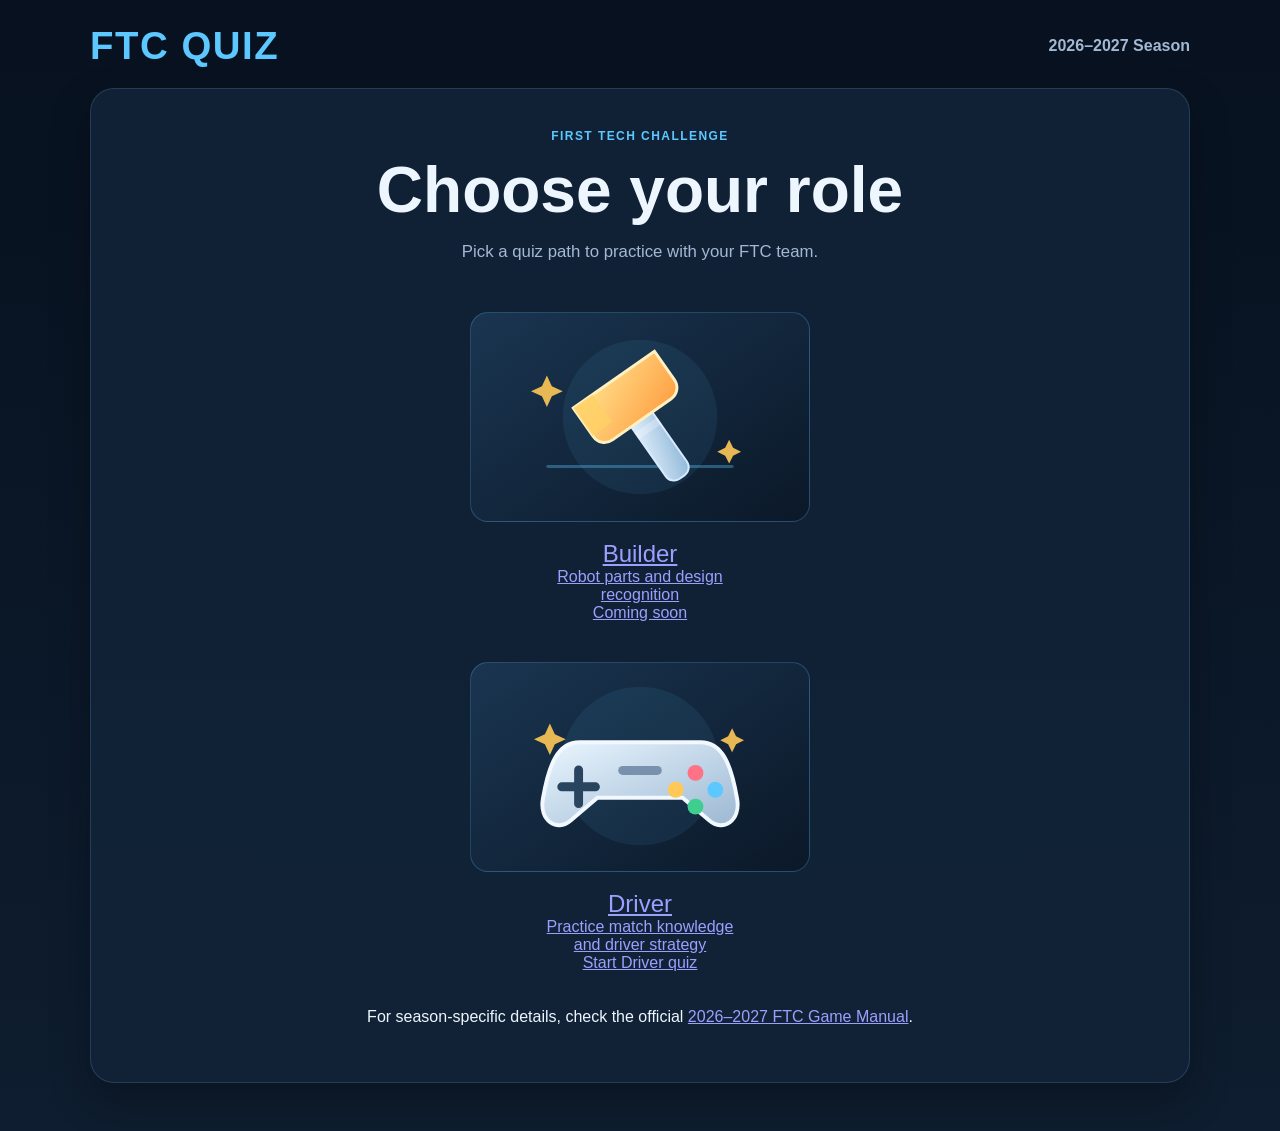
==== index.html @ dc252a38 "Replace role emojis with large illustrated controller and hammer thumbnails" ====
<!DOCTYPE html>
<html lang="en">
<head>
  <meta charset="UTF-8">
  <meta name="viewport" content="width=device-width, initial-scale=1">
  <meta name="theme-color" content="#07111f">
  <title>FTC Quiz</title>
  <link rel="stylesheet" href="style.css">
  <style>
    .role-card { display: flex; flex-direction: column; align-items: center; overflow: hidden; padding: 20px; }
    .role-art { display: block; width: min(100%, 340px); height: 210px; margin: 0 auto 18px; overflow: hidden; border: 1px solid rgba(92,200,255,.25); border-radius: 18px; background: linear-gradient(145deg, #1a3551, #0b1828); }
    .role-art svg { display: block; width: 100%; height: 100%; }
    .role-title { font-size: 1.5rem; }
    .description { max-width: 24ch; }
    @media (max-width: 620px) { .role-art { height: 180px; } }
  </style>
</head>
<body>
  <header class="topbar">
    <a class="brand" href="index.html">FTC Quiz</a>
    <span class="season">2026–2027 Season</span>
  </header>
  <main>
    <section class="home-card" aria-labelledby="page-title">
      <p class="eyebrow">FIRST Tech Challenge</p>
      <h1 id="page-title">Choose your role</h1>
      <p class="intro">Pick a quiz path to practice with your FTC team.</p>
      <div class="roles">
        <a class="role-card" href="#" aria-label="Builder quiz coming soon" aria-disabled="true" onclick="return false">
          <span class="role-art" aria-hidden="true">
            <svg viewBox="0 0 340 210" role="img" focusable="false">
              <defs>
                <linearGradient id="hammer-head" x1="0" y1="0" x2="1" y2="1"><stop stop-color="#ffe08a"/><stop offset="1" stop-color="#ff9f43"/></linearGradient>
                <linearGradient id="hammer-handle" x1="0" y1="0" x2="1" y2="1"><stop stop-color="#e8f4ff"/><stop offset="1" stop-color="#8fb7d8"/></linearGradient>
              </defs>
              <circle cx="170" cy="105" r="78" fill="#5cc8ff" opacity=".08"/>
              <path d="M77 155h186" stroke="#5cc8ff" stroke-width="3" stroke-linecap="round" opacity=".35"/>
              <g transform="rotate(-35 170 105)">
                <rect x="157" y="91" width="26" height="88" rx="10" fill="url(#hammer-handle)" stroke="#d8eaff" stroke-width="2"/>
                <path d="M120 59h100v35c0 8-6 14-14 14h-72c-8 0-14-6-14-14V59z" fill="url(#hammer-head)" stroke="#fff0c2" stroke-width="3"/>
                <path d="M120 59h24v34h-24z" fill="#ffd166" opacity=".8"/>
                <path d="M156 115h28v8h-28z" fill="#fff" opacity=".25"/>
              </g>
              <path d="M76 63l5 11 11 5-11 5-5 11-5-11-11-5 11-5zM260 128l4 8 8 4-8 4-4 8-4-8-8-4 8-4z" fill="#ffc857" opacity=".9"/>
            </svg>
          </span>
          <span class="role-title">Builder</span>
          <span class="description">Robot parts and design recognition</span>
          <span class="tag">Coming soon</span>
        </a>
        <a class="role-card" href="driver.html">
          <span class="role-art" aria-hidden="true">
            <svg viewBox="0 0 340 210" role="img" focusable="false">
              <defs>
                <linearGradient id="controller-body" x1="0" y1="0" x2="1" y2="1"><stop stop-color="#eaf6ff"/><stop offset="1" stop-color="#9cb8d2"/></linearGradient>
                <linearGradient id="controller-grip" x1="0" y1="0" x2="0" y2="1"><stop stop-color="#8ba9c7"/><stop offset="1" stop-color="#5e7897"/></linearGradient>
              </defs>
              <circle cx="170" cy="104" r="80" fill="#5cc8ff" opacity=".08"/>
              <path d="M72 137c6-35 15-57 37-57h122c22 0 31 22 37 57 4 22-14 34-28 22l-27-23h-86l-27 23c-14 12-32 0-28-22z" fill="url(#controller-body)" stroke="#f2f8ff" stroke-width="4"/>
              <path d="M91 125h34M108 108v34" stroke="#29445f" stroke-width="9" stroke-linecap="round"/>
              <circle cx="226" cy="111" r="8" fill="#ff7185"/><circle cx="246" cy="128" r="8" fill="#5cc8ff"/>
              <circle cx="206" cy="128" r="8" fill="#ffc857"/><circle cx="226" cy="145" r="8" fill="#3ecf8e"/>
              <rect x="148" y="104" width="44" height="9" rx="4.5" fill="#7892ae"/>
              <path d="M79 61l5 11 11 5-11 5-5 11-5-11-11-5 11-5zM263 66l4 8 8 4-8 4-4 8-4-8-8-4 8-4z" fill="#ffc857" opacity=".9"/>
            </svg>
          </span>
          <span class="role-title">Driver</span>
          <span class="description">Practice match knowledge and driver strategy</span>
          <span class="tag">Start Driver quiz</span>
        </a>
      </div>
      <p class="footnote">For season-specific details, check the official <a href="https://ftc-resources.firstinspires.org/ftc/game/manual" target="_blank" rel="noopener noreferrer">2026–2027 FTC Game Manual</a>.</p>
    </section>
  </main>
</body>
</html>
---- style.css ----
* { box-sizing: border-box; }
:root { color-scheme: dark; --bg: #07111f; --panel: #122338; --panel2: #14283f; --blue: #5cc8ff; --text: #edf6ff; --muted: #a3b8d3; --green: #3ecf8e; --red: #ff7777; --yellow: #ffc857; }
body { margin: 0; min-height: 100vh; padding: 24px 16px 48px; background: linear-gradient(180deg, var(--bg), #0e1d2f); color: var(--text); font-family: Arial, Helvetica, sans-serif; }
.topbar { max-width: 1100px; margin: 0 auto 20px; display: flex; justify-content: space-between; align-items: center; gap: 12px; }
.brand { color: var(--blue); font-size: clamp(1.6rem, 3vw, 2.6rem); font-weight: 800; letter-spacing: .04em; text-decoration: none; text-transform: uppercase; }
.season { color: var(--muted); font-weight: 700; }
main { max-width: 1100px; margin: 0 auto; }
.hidden { display: none !important; }
.home-card, .quiz-card { padding: 40px 24px; background: rgba(18,35,56,.92); border: 1px solid rgba(108,158,225,.22); border-radius: 24px; box-shadow: 0 18px 40px rgba(0,0,0,.28); }
.home-card { text-align: center; }
.eyebrow { margin: 0 0 10px; color: var(--blue); font-size: .75rem; font-weight: 700; letter-spacing: .12em; text-transform: uppercase; }
h1 { margin: 0 0 12px; font-size: clamp(2.1rem, 5vw, 4rem); }
.intro { max-width: 680px; margin: 0 auto 26px; color: var(--muted); font-size: 1.05rem; line-height: 1.6; }
.notice { max-width: 760px; margin: 0 auto 26px; padding: 14px 16px; color: var(--muted); background: rgba(255,200,87,.08); border: 1px solid rgba(255,200,87,.25); border-radius: 12px; line-height: 1.55; text-align: left; }
.notice strong { color: var(--yellow); }
.notice a { color: var(--blue); }
.start-actions { display: flex; justify-content: center; flex-wrap: wrap; gap: 12px; margin-top: 24px; }
.primary-btn, .secondary-btn, .choice-btn { border-radius: 12px; padding: 12px 18px; font: inherit; font-weight: 700; cursor: pointer; transition: transform .12s ease, border-color .12s ease; }
.primary-btn { border: 0; color: #03151d; background: linear-gradient(135deg, var(--blue), #4d9dff); }
.secondary-btn { color: var(--text); background: rgba(255,255,255,.06); border: 1px solid rgba(255,255,255,.14); }
.link-button { display: inline-flex; align-items: center; justify-content: center; text-decoration: none; }
.primary-btn:hover, .secondary-btn:hover, .choice-btn:hover { transform: translateY(-1px); }
button:focus-visible, a:focus-visible { outline: 3px solid white; outline-offset: 3px; }
.quiz-header, .quiz-footer { display: flex; align-items: center; justify-content: space-between; gap: 12px; margin: 12px 0 16px; }
.progress-text { margin: 0; color: var(--muted); font-weight: 700; }
.progress-track { height: 8px; overflow: hidden; background: rgba(255,255,255,.1); border-radius: 99px; }
.progress-bar { width: 0; height: 100%; background: linear-gradient(90deg, var(--blue), #4d9dff); border-radius: inherit; transition: width .2s ease; }
.quiz-card { margin-top: 18px; padding: 28px 22px; }
.category-badge { display: inline-block; margin: 0 0 14px; padding: 6px 10px; color: var(--blue); background: rgba(92,200,255,.12); border: 1px solid rgba(92,200,255,.35); border-radius: 999px; font-size: .76rem; font-weight: 800; letter-spacing: .08em; text-transform: uppercase; }
.question-text { margin: 0; font-size: clamp(1.4rem, 2vw, 2.2rem); line-height: 1.35; }
.choices { display: grid; grid-template-columns: repeat(auto-fit, minmax(230px, 1fr)); gap: 12px; margin-top: 22px; }
.choice-btn { min-height: 60px; color: var(--text); text-align: left; background: rgba(255,255,255,.04); border: 1px solid rgba(255,255,255,.14); }
.choice-btn.selected { box-shadow: inset 0 0 0 2px var(--blue); }
.choice-btn.correct { background: rgba(62,207,142,.17); border-color: var(--green); }
.choice-btn.incorrect { background: rgba(255,119,119,.14); border-color: var(--red); }
.feedback { min-height: 1.5em; margin: 18px 0 0; font-weight: 700; }
.feedback-correct { color: var(--green); }
.feedback-incorrect { color: var(--red); }
.quiz-footer { margin-top: 18px; }
button:disabled { opacity: .45; cursor: not-allowed; transform: none; }
.final-score { color: var(--yellow); font-size: clamp(2rem, 5vw, 3rem); font-weight: 800; }
.review-list { display: grid; gap: 10px; margin: 24px auto; max-width: 800px; text-align: left; }
.review-item { padding: 14px; background: rgba(255,255,255,.04); border: 1px solid rgba(255,255,255,.1); border-radius: 12px; }
.review-item strong { color: var(--blue); }
.review-item p { margin: 8px 0; }
.review-item small { color: var(--muted); line-height: 1.5; }
@media (max-width: 620px) { body { padding: 18px 12px 32px; } .home-card { padding: 30px 18px; } .quiz-card { padding: 24px 16px; } .quiz-header, .quiz-footer { align-items: stretch; } .quiz-header { flex-direction: row; } .quiz-footer > button { flex: 1; } .choices { grid-template-columns: 1fr; } }
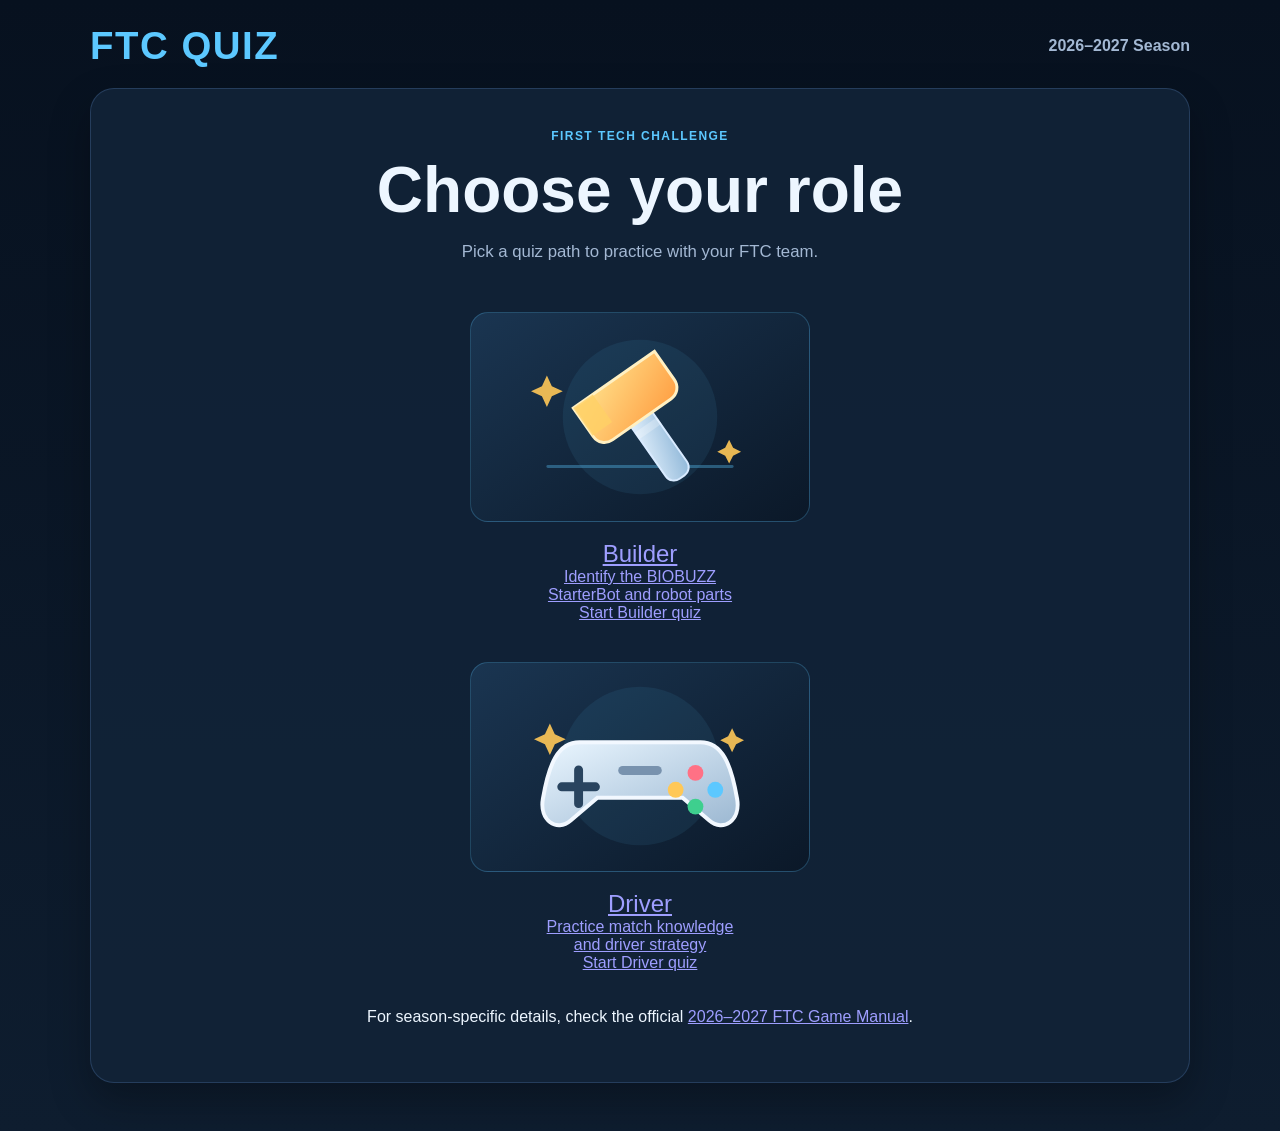
==== commit 693e67b0: "Add image-based Builder quiz for the BIOBUZZ StarterBot" ====
--- a/index.html
+++ b/index.html
@@ -26,7 +26,7 @@
       <h1 id="page-title">Choose your role</h1>
       <p class="intro">Pick a quiz path to practice with your FTC team.</p>
       <div class="roles">
-        <a class="role-card" href="#" aria-label="Builder quiz coming soon" aria-disabled="true" onclick="return false">
+        <a class="role-card" href="builder.html" aria-label="Start Builder quiz">
           <span class="role-art" aria-hidden="true">
             <svg viewBox="0 0 340 210" role="img" focusable="false">
               <defs>
@@ -45,15 +45,14 @@
             </svg>
           </span>
           <span class="role-title">Builder</span>
-          <span class="description">Robot parts and design recognition</span>
-          <span class="tag">Coming soon</span>
+          <span class="description">Identify the BIOBUZZ StarterBot and robot parts</span>
+          <span class="tag">Start Builder quiz</span>
         </a>
         <a class="role-card" href="driver.html">
           <span class="role-art" aria-hidden="true">
             <svg viewBox="0 0 340 210" role="img" focusable="false">
               <defs>
                 <linearGradient id="controller-body" x1="0" y1="0" x2="1" y2="1"><stop stop-color="#eaf6ff"/><stop offset="1" stop-color="#9cb8d2"/></linearGradient>
-                <linearGradient id="controller-grip" x1="0" y1="0" x2="0" y2="1"><stop stop-color="#8ba9c7"/><stop offset="1" stop-color="#5e7897"/></linearGradient>
               </defs>
               <circle cx="170" cy="104" r="80" fill="#5cc8ff" opacity=".08"/>
               <path d="M72 137c6-35 15-57 37-57h122c22 0 31 22 37 57 4 22-14 34-28 22l-27-23h-86l-27 23c-14 12-32 0-28-22z" fill="url(#controller-body)" stroke="#f2f8ff" stroke-width="4"/>
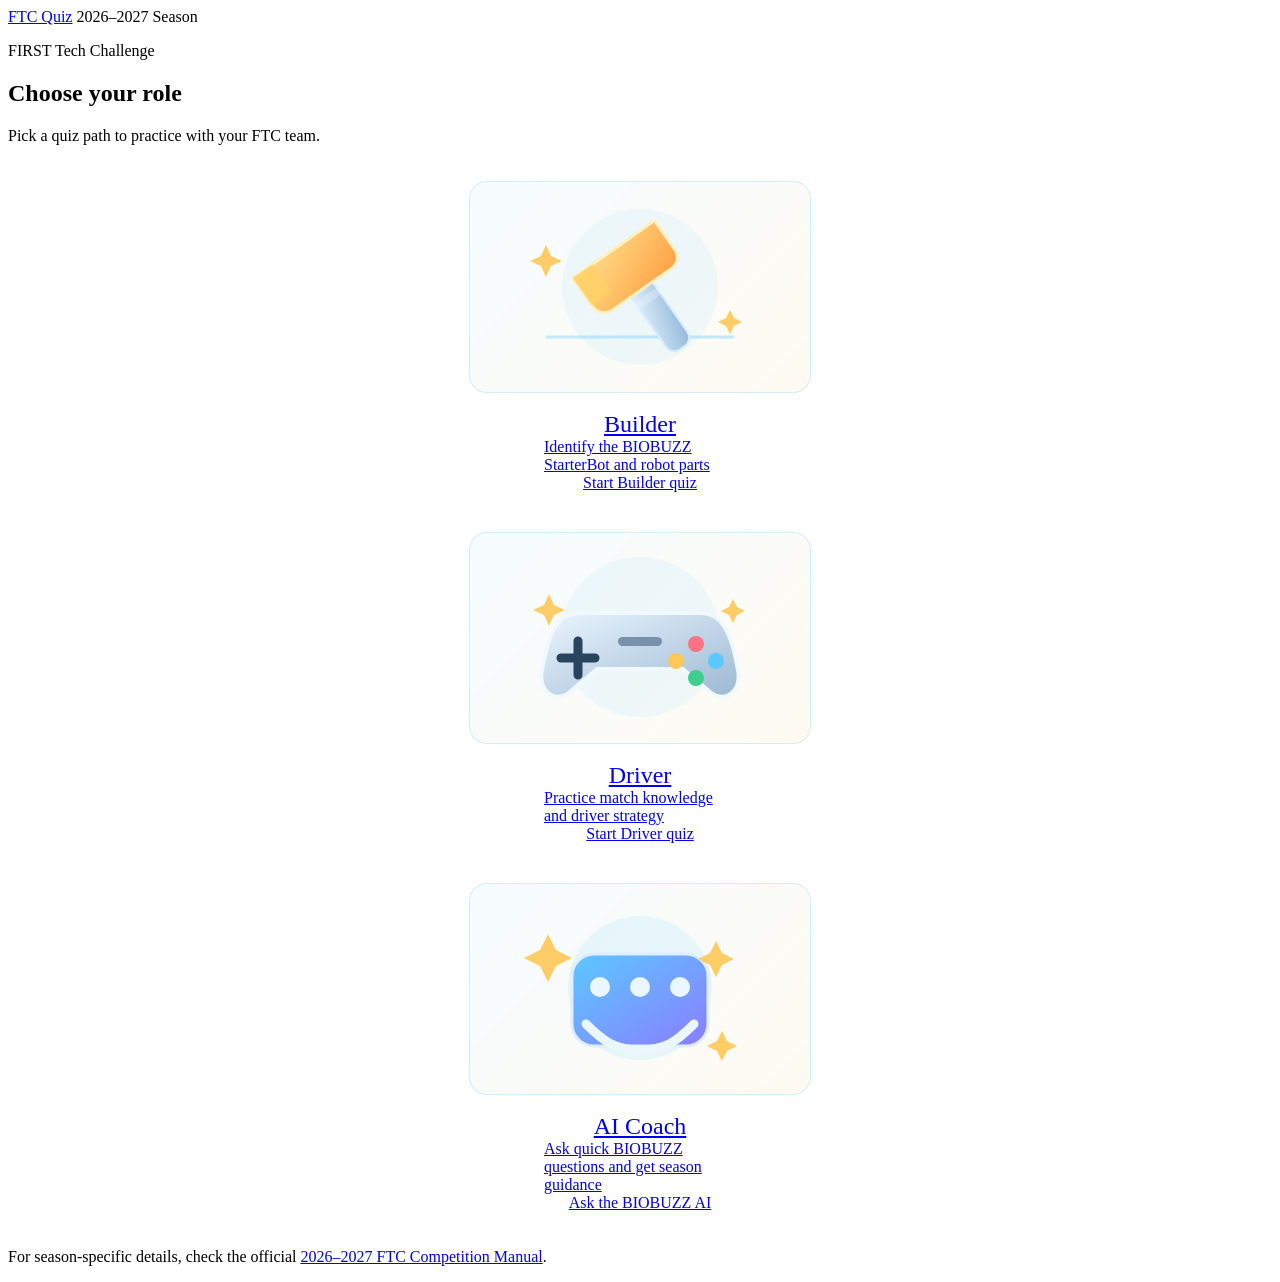
==== commit 52c2442b: "Add an AI Coach card to the FTC Quiz homepage and a dedicated AI assistant page for BIOBUZZ question" ====
--- a/index.html
+++ b/index.html
@@ -8,7 +8,7 @@
   <link rel="stylesheet" href="style.css">
   <style>
     .role-card { display: flex; flex-direction: column; align-items: center; overflow: hidden; padding: 20px; }
-    .role-art { display: block; width: min(100%, 340px); height: 210px; margin: 0 auto 18px; overflow: hidden; border: 1px solid rgba(92,200,255,.25); border-radius: 18px; background: linear-gradient(145deg, #1a3551, #0b1828); }
+    .role-art { display: block; width: min(100%, 340px); height: 210px; margin: 0 auto 18px; overflow: hidden; border: 1px solid rgba(92,200,255,.25); border-radius: 18px; background: linear-gradient(135deg, rgba(92,200,255,.06), rgba(255,200,87,.08)); }
     .role-art svg { display: block; width: 100%; height: 100%; }
     .role-title { font-size: 1.5rem; }
     .description { max-width: 24ch; }
@@ -48,6 +48,7 @@
           <span class="description">Identify the BIOBUZZ StarterBot and robot parts</span>
           <span class="tag">Start Builder quiz</span>
         </a>
+
         <a class="role-card" href="driver.html">
           <span class="role-art" aria-hidden="true">
             <svg viewBox="0 0 340 210" role="img" focusable="false">
@@ -67,8 +68,28 @@
           <span class="description">Practice match knowledge and driver strategy</span>
           <span class="tag">Start Driver quiz</span>
         </a>
+
+        <a class="role-card" href="ai.html">
+          <span class="role-art" aria-hidden="true">
+            <svg viewBox="0 0 340 210" role="img" focusable="false">
+              <defs>
+                <linearGradient id="ai-bg" x1="0" y1="0" x2="1" y2="1"><stop stop-color="#5cc8ff"/><stop offset="1" stop-color="#8a7dff"/></linearGradient>
+              </defs>
+              <circle cx="170" cy="104" r="72" fill="#5cc8ff" opacity=".12"/>
+              <rect x="102" y="70" width="136" height="92" rx="22" fill="url(#ai-bg)" stroke="#dfeeff" stroke-width="3"/>
+              <circle cx="130" cy="103" r="10" fill="#ebf7ff"/>
+              <circle cx="170" cy="103" r="10" fill="#ebf7ff"/>
+              <circle cx="210" cy="103" r="10" fill="#ebf7ff"/>
+              <path d="M116 140c18 18 30 26 54 26 25 0 36-8 54-26" fill="none" stroke="#ebf7ff" stroke-width="9" stroke-linecap="round"/>
+              <path d="M78 50l8 16 16 8-16 8-8 16-8-16-16-8 16-8zM246 57l6 12 12 6-12 6-6 12-6-12-12-6 12-6zM252 147l5 10 10 5-10 5-5 10-5-10-10-5 10-5z" fill="#ffc857" opacity=".9"/>
+            </svg>
+          </span>
+          <span class="role-title">AI Coach</span>
+          <span class="description">Ask quick BIOBUZZ questions and get season guidance</span>
+          <span class="tag">Ask the BIOBUZZ AI</span>
+        </a>
       </div>
-      <p class="footnote">For season-specific details, check the official <a href="https://ftc-resources.firstinspires.org/ftc/game/manual" target="_blank" rel="noopener noreferrer">2026–2027 FTC Game Manual</a>.</p>
+      <p class="footnote">For season-specific details, check the official <a href="https://ftc-resources.firstinspires.org/ftc/game/manual" target="_blank" rel="noopener noreferrer">2026–2027 FTC Competition Manual</a>.</p>
     </section>
   </main>
 </body>
--- a/style.css
+++ b/style.css
@@ -1,47 +1,91 @@
-* { box-sizing: border-box; }
-:root { color-scheme: dark; --bg: #07111f; --panel: #122338; --panel2: #14283f; --blue: #5cc8ff; --text: #edf6ff; --muted: #a3b8d3; --green: #3ecf8e; --red: #ff7777; --yellow: #ffc857; }
-body { margin: 0; min-height: 100vh; padding: 24px 16px 48px; background: linear-gradient(180deg, var(--bg), #0e1d2f); color: var(--text); font-family: Arial, Helvetica, sans-serif; }
-.topbar { max-width: 1100px; margin: 0 auto 20px; display: flex; justify-content: space-between; align-items: center; gap: 12px; }
-.brand { color: var(--blue); font-size: clamp(1.6rem, 3vw, 2.6rem); font-weight: 800; letter-spacing: .04em; text-decoration: none; text-transform: uppercase; }
-.season { color: var(--muted); font-weight: 700; }
-main { max-width: 1100px; margin: 0 auto; }
-.hidden { display: none !important; }
-.home-card, .quiz-card { padding: 40px 24px; background: rgba(18,35,56,.92); border: 1px solid rgba(108,158,225,.22); border-radius: 24px; box-shadow: 0 18px 40px rgba(0,0,0,.28); }
-.home-card { text-align: center; }
-.eyebrow { margin: 0 0 10px; color: var(--blue); font-size: .75rem; font-weight: 700; letter-spacing: .12em; text-transform: uppercase; }
-h1 { margin: 0 0 12px; font-size: clamp(2.1rem, 5vw, 4rem); }
-.intro { max-width: 680px; margin: 0 auto 26px; color: var(--muted); font-size: 1.05rem; line-height: 1.6; }
-.notice { max-width: 760px; margin: 0 auto 26px; padding: 14px 16px; color: var(--muted); background: rgba(255,200,87,.08); border: 1px solid rgba(255,200,87,.25); border-radius: 12px; line-height: 1.55; text-align: left; }
-.notice strong { color: var(--yellow); }
-.notice a { color: var(--blue); }
-.start-actions { display: flex; justify-content: center; flex-wrap: wrap; gap: 12px; margin-top: 24px; }
-.primary-btn, .secondary-btn, .choice-btn { border-radius: 12px; padding: 12px 18px; font: inherit; font-weight: 700; cursor: pointer; transition: transform .12s ease, border-color .12s ease; }
-.primary-btn { border: 0; color: #03151d; background: linear-gradient(135deg, var(--blue), #4d9dff); }
-.secondary-btn { color: var(--text); background: rgba(255,255,255,.06); border: 1px solid rgba(255,255,255,.14); }
-.link-button { display: inline-flex; align-items: center; justify-content: center; text-decoration: none; }
-.primary-btn:hover, .secondary-btn:hover, .choice-btn:hover { transform: translateY(-1px); }
-button:focus-visible, a:focus-visible { outline: 3px solid white; outline-offset: 3px; }
-.quiz-header, .quiz-footer { display: flex; align-items: center; justify-content: space-between; gap: 12px; margin: 12px 0 16px; }
-.progress-text { margin: 0; color: var(--muted); font-weight: 700; }
-.progress-track { height: 8px; overflow: hidden; background: rgba(255,255,255,.1); border-radius: 99px; }
-.progress-bar { width: 0; height: 100%; background: linear-gradient(90deg, var(--blue), #4d9dff); border-radius: inherit; transition: width .2s ease; }
-.quiz-card { margin-top: 18px; padding: 28px 22px; }
-.category-badge { display: inline-block; margin: 0 0 14px; padding: 6px 10px; color: var(--blue); background: rgba(92,200,255,.12); border: 1px solid rgba(92,200,255,.35); border-radius: 999px; font-size: .76rem; font-weight: 800; letter-spacing: .08em; text-transform: uppercase; }
-.question-text { margin: 0; font-size: clamp(1.4rem, 2vw, 2.2rem); line-height: 1.35; }
-.choices { display: grid; grid-template-columns: repeat(auto-fit, minmax(230px, 1fr)); gap: 12px; margin-top: 22px; }
-.choice-btn { min-height: 60px; color: var(--text); text-align: left; background: rgba(255,255,255,.04); border: 1px solid rgba(255,255,255,.14); }
-.choice-btn.selected { box-shadow: inset 0 0 0 2px var(--blue); }
-.choice-btn.correct { background: rgba(62,207,142,.17); border-color: var(--green); }
-.choice-btn.incorrect { background: rgba(255,119,119,.14); border-color: var(--red); }
-.feedback { min-height: 1.5em; margin: 18px 0 0; font-weight: 700; }
-.feedback-correct { color: var(--green); }
-.feedback-incorrect { color: var(--red); }
-.quiz-footer { margin-top: 18px; }
-button:disabled { opacity: .45; cursor: not-allowed; transform: none; }
-.final-score { color: var(--yellow); font-size: clamp(2rem, 5vw, 3rem); font-weight: 800; }
-.review-list { display: grid; gap: 10px; margin: 24px auto; max-width: 800px; text-align: left; }
-.review-item { padding: 14px; background: rgba(255,255,255,.04); border: 1px solid rgba(255,255,255,.1); border-radius: 12px; }
-.review-item strong { color: var(--blue); }
-.review-item p { margin: 8px 0; }
-.review-item small { color: var(--muted); line-height: 1.5; }
-@media (max-width: 620px) { body { padding: 18px 12px 32px; } .home-card { padding: 30px 18px; } .quiz-card { padding: 24px 16px; } .quiz-header, .quiz-footer { align-items: stretch; } .quiz-header { flex-direction: row; } .quiz-footer > button { flex: 1; } .choices { grid-template-columns: 1fr; } }
+<!DOCTYPE html>
+<html lang="en">
+<head>
+  <meta charset="UTF-8">
+  <meta name="viewport" content="width=device-width, initial-scale=1">
+  <meta name="theme-color" content="#07111f">
+  <title>FTC Quiz</title>
+  <link rel="stylesheet" href="style.css">
+  <link rel="stylesheet" href="game-ui.css">
+  <style>
+    .role-card { display: flex; flex-direction: column; align-items: center; overflow: hidden; padding: 20px; }
+    .role-art { display: block; width: min(100%, 340px); height: 210px; margin: 0 auto 18px; overflow: hidden; border: 1px solid rgba(92,200,255,.25); border-radius: 18px; background: linear-gradient(145deg, #1a3551, #0b1828); }
+    .role-art svg { display: block; width: 100%; height: 100%; }
+    .role-title { font-size: 1.5rem; }
+    .description { max-width: 24ch; }
+    @media (max-width: 620px) { .role-art { height: 180px; } }
+  </style>
+</head>
+<body>
+  <header class="topbar">
+    <a class="brand" href="index.html">FTC Quiz</a>
+    <span class="season">2026–2027 Season</span>
+  </header>
+  <main>
+    <section class="home-card" aria-labelledby="page-title">
+      <p class="eyebrow">FIRST Tech Challenge</p>
+      <h1 id="page-title">Choose your role</h1>
+      <p class="intro">Pick a quiz path to practice with your FTC team.</p>
+      <div class="roles">
+        <a class="role-card" href="builder.html" aria-label="Start Builder quiz">
+          <span class="role-art" aria-hidden="true">
+            <svg viewBox="0 0 340 210" role="img" focusable="false">
+              <defs>
+                <linearGradient id="hammer-head" x1="0" y1="0" x2="1" y2="1"><stop stop-color="#ffe08a"/><stop offset="1" stop-color="#ff9f43"/></linearGradient>
+                <linearGradient id="hammer-handle" x1="0" y1="0" x2="1" y2="1"><stop stop-color="#e8f4ff"/><stop offset="1" stop-color="#8fb7d8"/></linearGradient>
+              </defs>
+              <circle cx="170" cy="105" r="78" fill="#5cc8ff" opacity=".08"/>
+              <path d="M77 155h186" stroke="#5cc8ff" stroke-width="3" stroke-linecap="round" opacity=".35"/>
+              <g transform="rotate(-35 170 105)">
+                <rect x="157" y="91" width="26" height="88" rx="10" fill="url(#hammer-handle)" stroke="#d8eaff" stroke-width="2"/>
+                <path d="M120 59h100v35c0 8-6 14-14 14h-72c-8 0-14-6-14-14V59z" fill="url(#hammer-head)" stroke="#fff0c2" stroke-width="3"/>
+                <path d="M120 59h24v34h-24z" fill="#ffd166" opacity=".8"/>
+                <path d="M156 115h28v8h-28z" fill="#fff" opacity=".25"/>
+              </g>
+              <path d="M76 63l5 11 11 5-11 5-5 11-5-11-11-5 11-5zM260 128l4 8 8 4-8 4-4 8-4-8-8-4 8-4z" fill="#ffc857" opacity=".9"/>
+            </svg>
+          </span>
+          <span class="role-title">Builder</span>
+          <span class="description">Identify the BIOBUZZ StarterBot and robot parts</span>
+          <span class="tag">Start Builder quiz</span>
+        </a>
+        <a class="role-card" href="driver.html">
+          <span class="role-art" aria-hidden="true">
+            <svg viewBox="0 0 340 210" role="img" focusable="false">
+              <defs>
+                <linearGradient id="controller-body" x1="0" y1="0" x2="1" y2="1"><stop stop-color="#eaf6ff"/><stop offset="1" stop-color="#9cb8d2"/></linearGradient>
+              </defs>
+              <circle cx="170" cy="104" r="80" fill="#5cc8ff" opacity=".08"/>
+              <path d="M72 137c6-35 15-57 37-57h122c22 0 31 22 37 57 4 22-14 34-28 22l-27-23h-86l-27 23c-14 12-32 0-28-22z" fill="url(#controller-body)" stroke="#f2f8ff" stroke-width="4"/>
+              <path d="M91 125h34M108 108v34" stroke="#29445f" stroke-width="9" stroke-linecap="round"/>
+              <circle cx="226" cy="111" r="8" fill="#ff7185"/><circle cx="246" cy="128" r="8" fill="#5cc8ff"/>
+              <circle cx="206" cy="128" r="8" fill="#ffc857"/><circle cx="226" cy="145" r="8" fill="#3ecf8e"/>
+              <rect x="148" y="104" width="44" height="9" rx="4.5" fill="#7892ae"/>
+              <path d="M79 61l5 11 11 5-11 5-5 11-5-11-11-5 11-5zM263 66l4 8 8 4-8 4-4 8-4-8-8-4 8-4z" fill="#ffc857" opacity=".9"/>
+            </svg>
+          </span>
+          <span class="role-title">Driver</span>
+          <span class="description">Practice match knowledge and driver strategy</span>
+          <span class="tag">Start Driver quiz</span>
+        </a>
+      </div>
+
+      <section class="ai-card" aria-labelledby="ai-title">
+        <div class="ai-panel">
+          <p class="eyebrow">FTC Coach AI</p>
+          <h2 id="ai-title">Ask a question</h2>
+          <div class="chat-feed" id="aiChatFeed" aria-live="polite"></div>
+          <div class="ai-input-row">
+            <input id="aiQuestionInput" type="text" placeholder="Ask about FTC scoring, driving, builder parts, or the shop..." aria-label="Ask the FTC coach a question">
+            <button id="aiAskButton" class="primary-btn" type="button">Ask</button>
+          </div>
+        </div>
+      </section>
+
+      <p class="footnote">For season-specific details, check the official <a href="https://ftc-resources.firstinspires.org/ftc/game/manual" target="_blank" rel="noopener noreferrer">2026–2027 FTC Competition Manual</a>.</p>
+    </section>
+  </main>
+  <script src="game-ui.js"></script>
+  <script src="index-chat.js"></script>
+</body>
+</html>
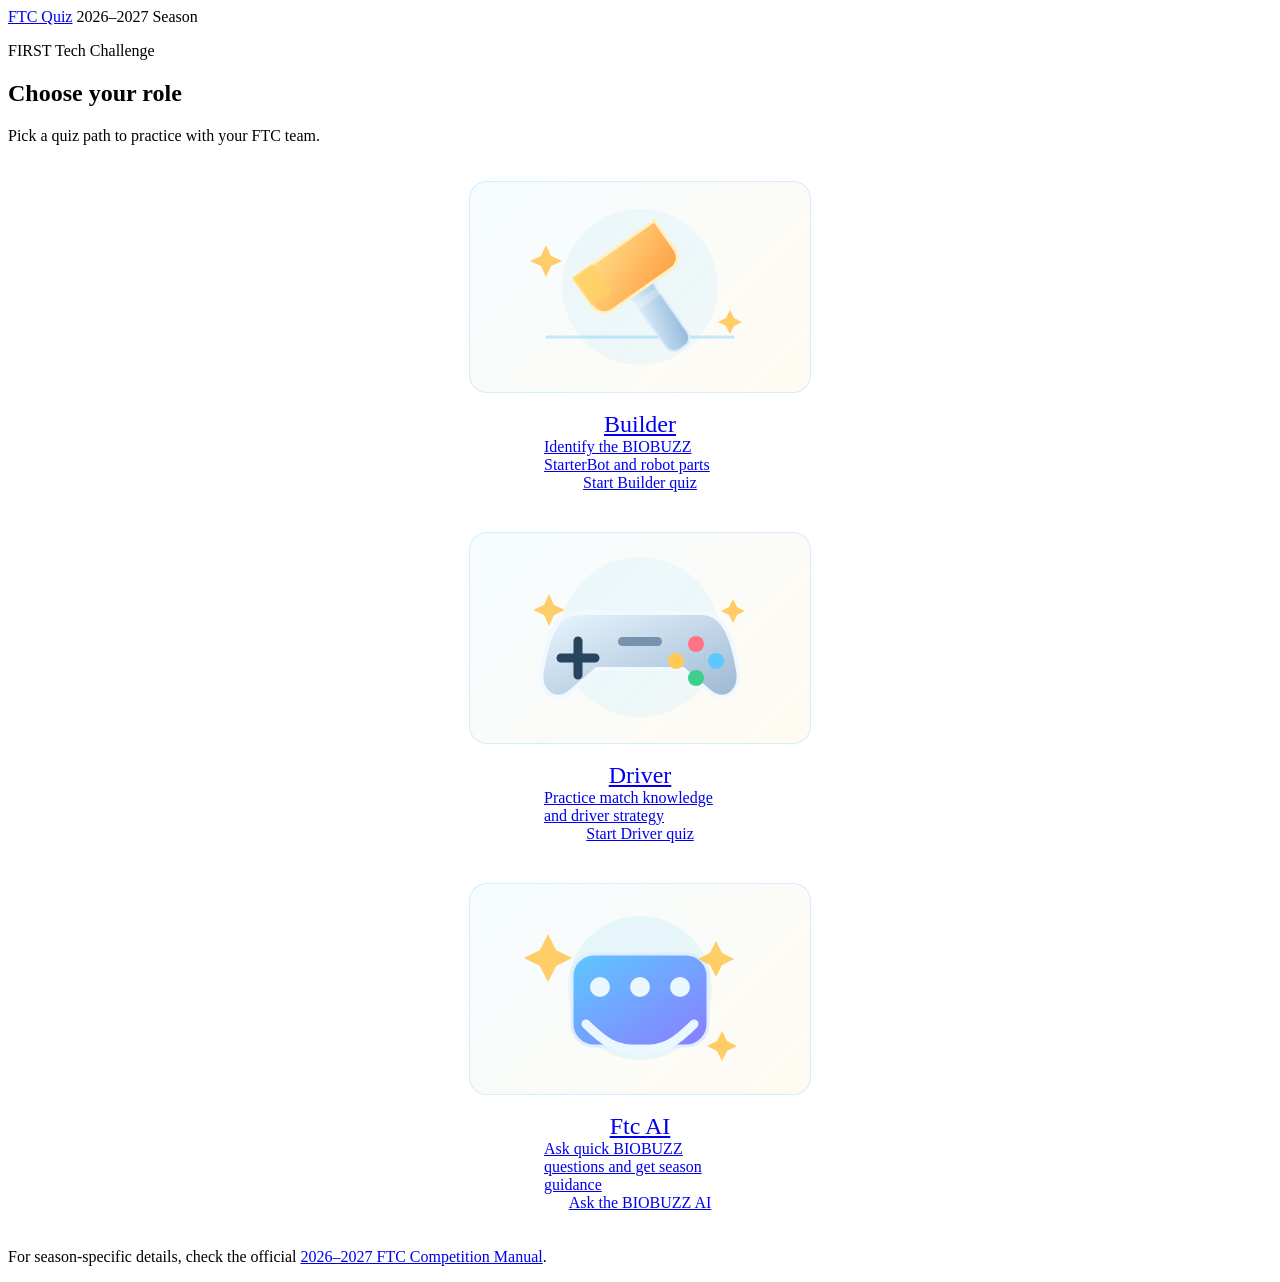
==== commit 50027606: "Update title and role name in index.html" ====
--- a/index.html
+++ b/index.html
@@ -84,7 +84,7 @@
               <path d="M78 50l8 16 16 8-16 8-8 16-8-16-16-8 16-8zM246 57l6 12 12 6-12 6-6 12-6-12-12-6 12-6zM252 147l5 10 10 5-10 5-5 10-5-10-10-5 10-5z" fill="#ffc857" opacity=".9"/>
             </svg>
           </span>
-          <span class="role-title">AI Coach</span>
+          <span class="role-title">Ftc AI</span>
           <span class="description">Ask quick BIOBUZZ questions and get season guidance</span>
           <span class="tag">Ask the BIOBUZZ AI</span>
         </a>
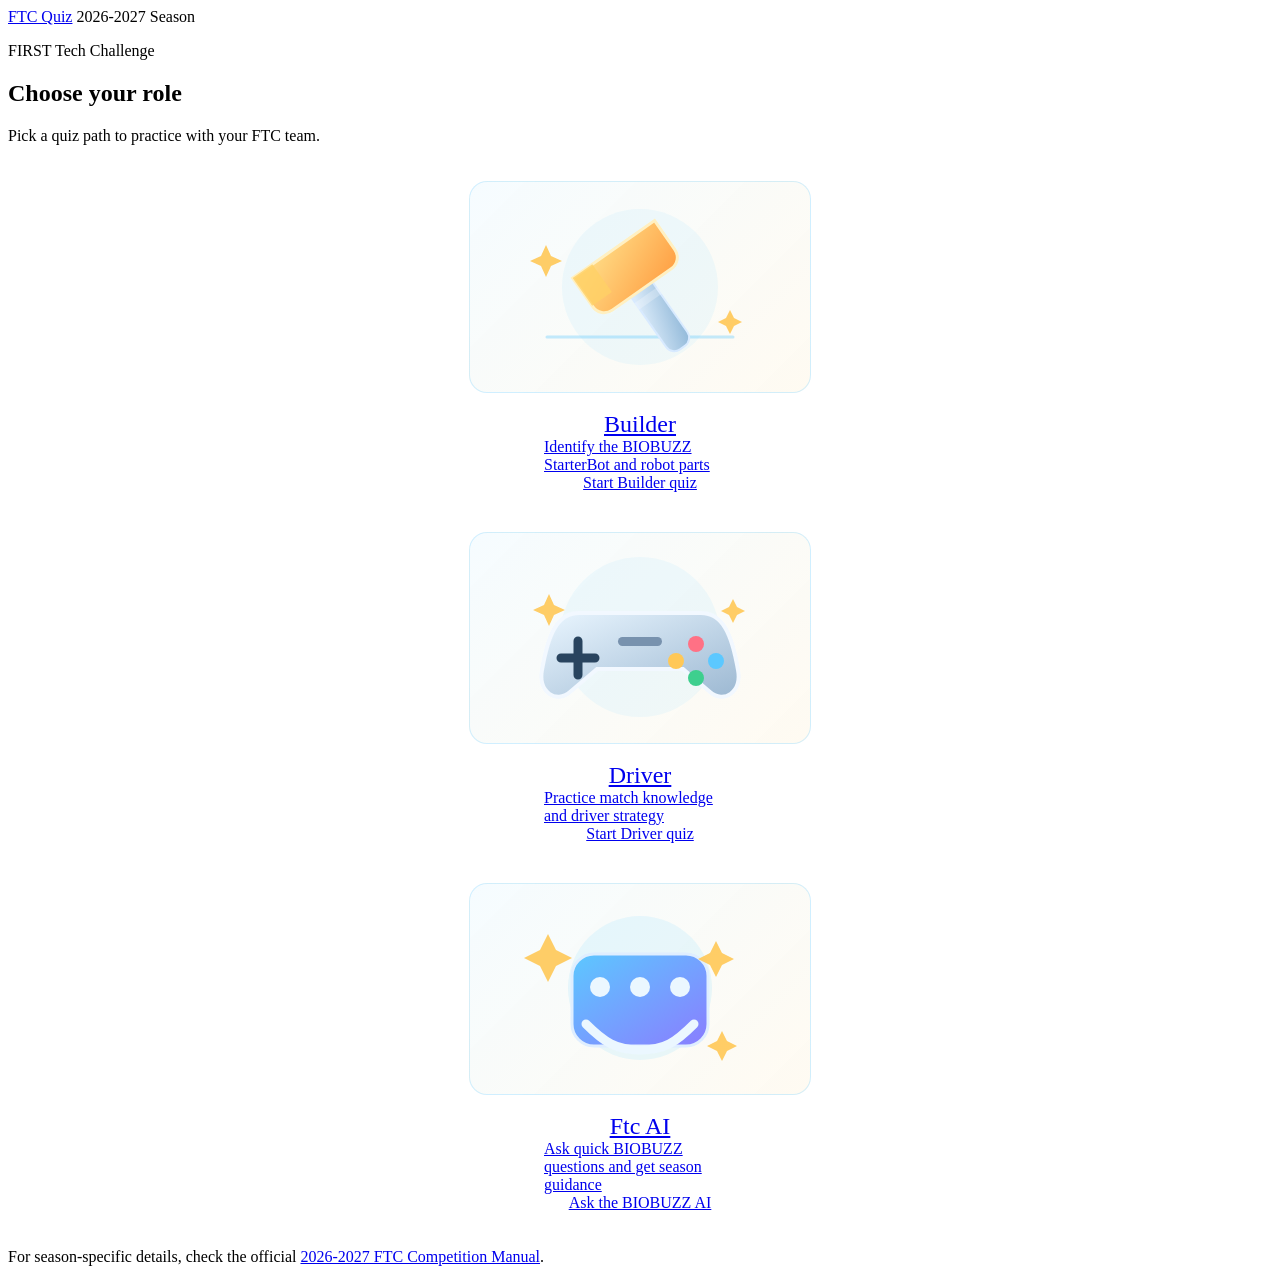
==== commit 44b212fc: "Update index.html" ====
--- a/index.html
+++ b/index.html
@@ -18,7 +18,7 @@
 <body>
   <header class="topbar">
     <a class="brand" href="index.html">FTC Quiz</a>
-    <span class="season">2026–2027 Season</span>
+    <span class="season">2026-2027 Season</span>
   </header>
   <main>
     <section class="home-card" aria-labelledby="page-title">
@@ -49,7 +49,7 @@
           <span class="tag">Start Builder quiz</span>
         </a>
 
-        <a class="role-card" href="driver.html">
+        <a class="role-card" href="driver.html" aria-label="Start Driver quiz">
           <span class="role-art" aria-hidden="true">
             <svg viewBox="0 0 340 210" role="img" focusable="false">
               <defs>
@@ -69,7 +69,7 @@
           <span class="tag">Start Driver quiz</span>
         </a>
 
-        <a class="role-card" href="ai.html">
+        <a class="role-card" href="ai.html" aria-label="Ask the BIOBUZZ AI">
           <span class="role-art" aria-hidden="true">
             <svg viewBox="0 0 340 210" role="img" focusable="false">
               <defs>
@@ -89,7 +89,7 @@
           <span class="tag">Ask the BIOBUZZ AI</span>
         </a>
       </div>
-      <p class="footnote">For season-specific details, check the official <a href="https://ftc-resources.firstinspires.org/ftc/game/manual" target="_blank" rel="noopener noreferrer">2026–2027 FTC Competition Manual</a>.</p>
+      <p class="footnote">For season-specific details, check the official <a href="https://ftc-resources.firstinspires.org/ftc/game/manual" target="_blank" rel="noopener noreferrer">2026-2027 FTC Competition Manual</a>.</p>
     </section>
   </main>
 </body>
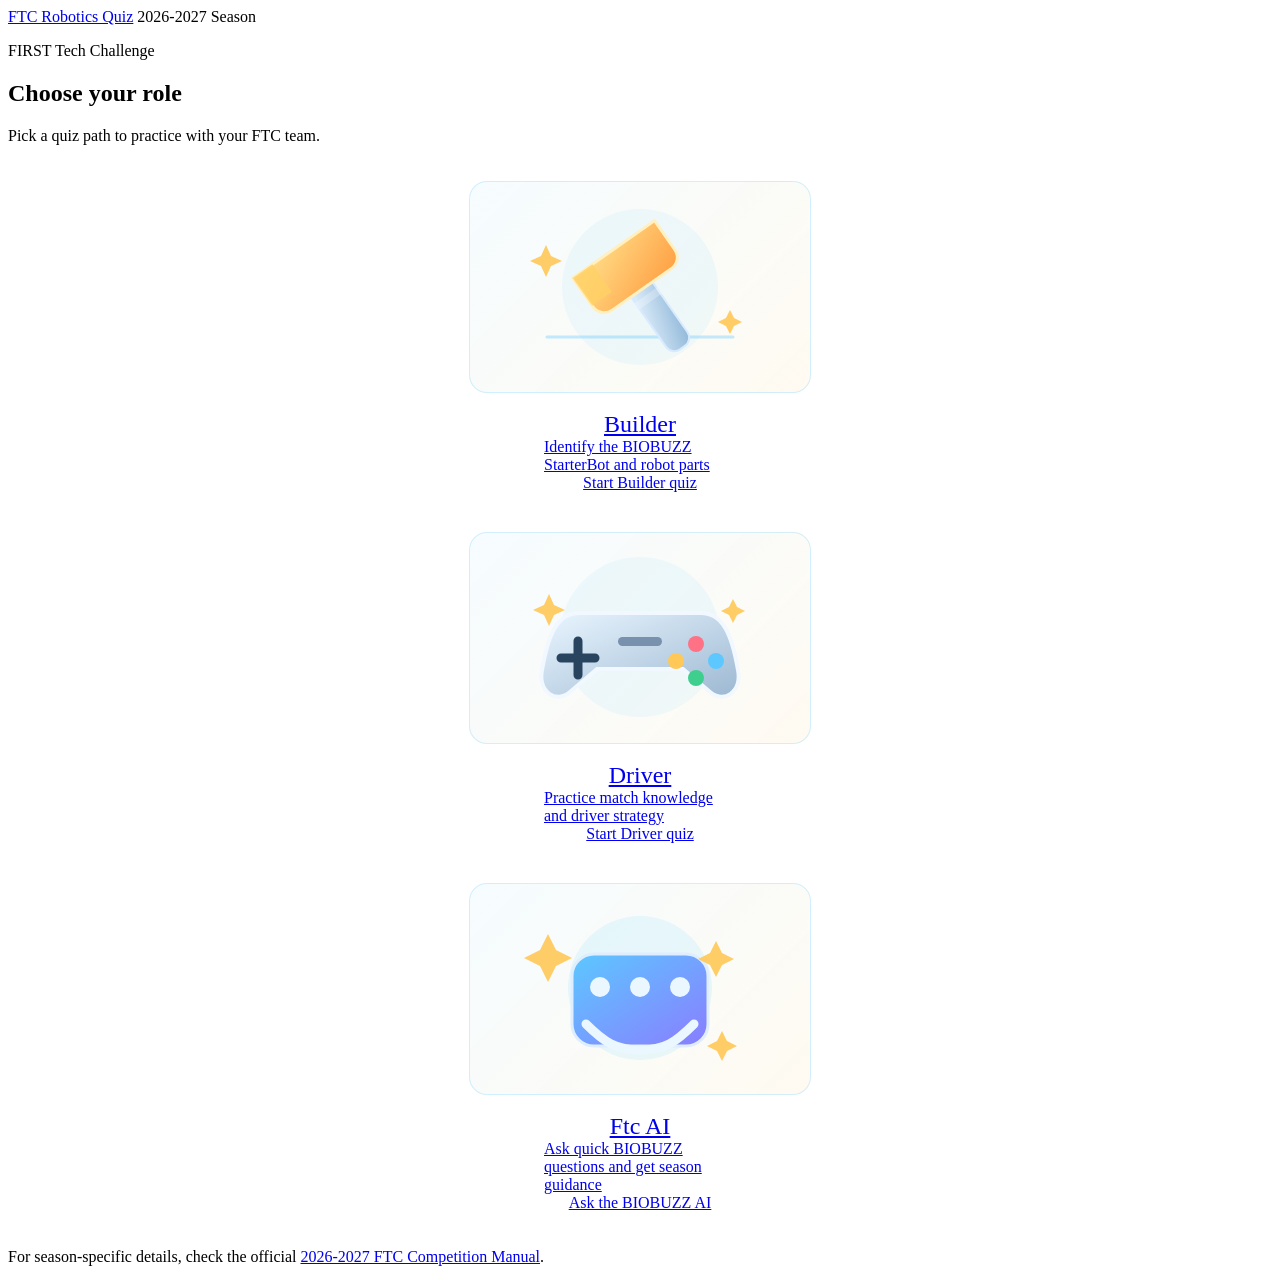
==== commit 26f9c018: "Update index.html" ====
--- a/index.html
+++ b/index.html
@@ -17,7 +17,7 @@
 </head>
 <body>
   <header class="topbar">
-    <a class="brand" href="index.html">FTC Quiz</a>
+    <a class="brand" href="index.html">FTC Robotics Quiz</a>
     <span class="season">2026-2027 Season</span>
   </header>
   <main>
